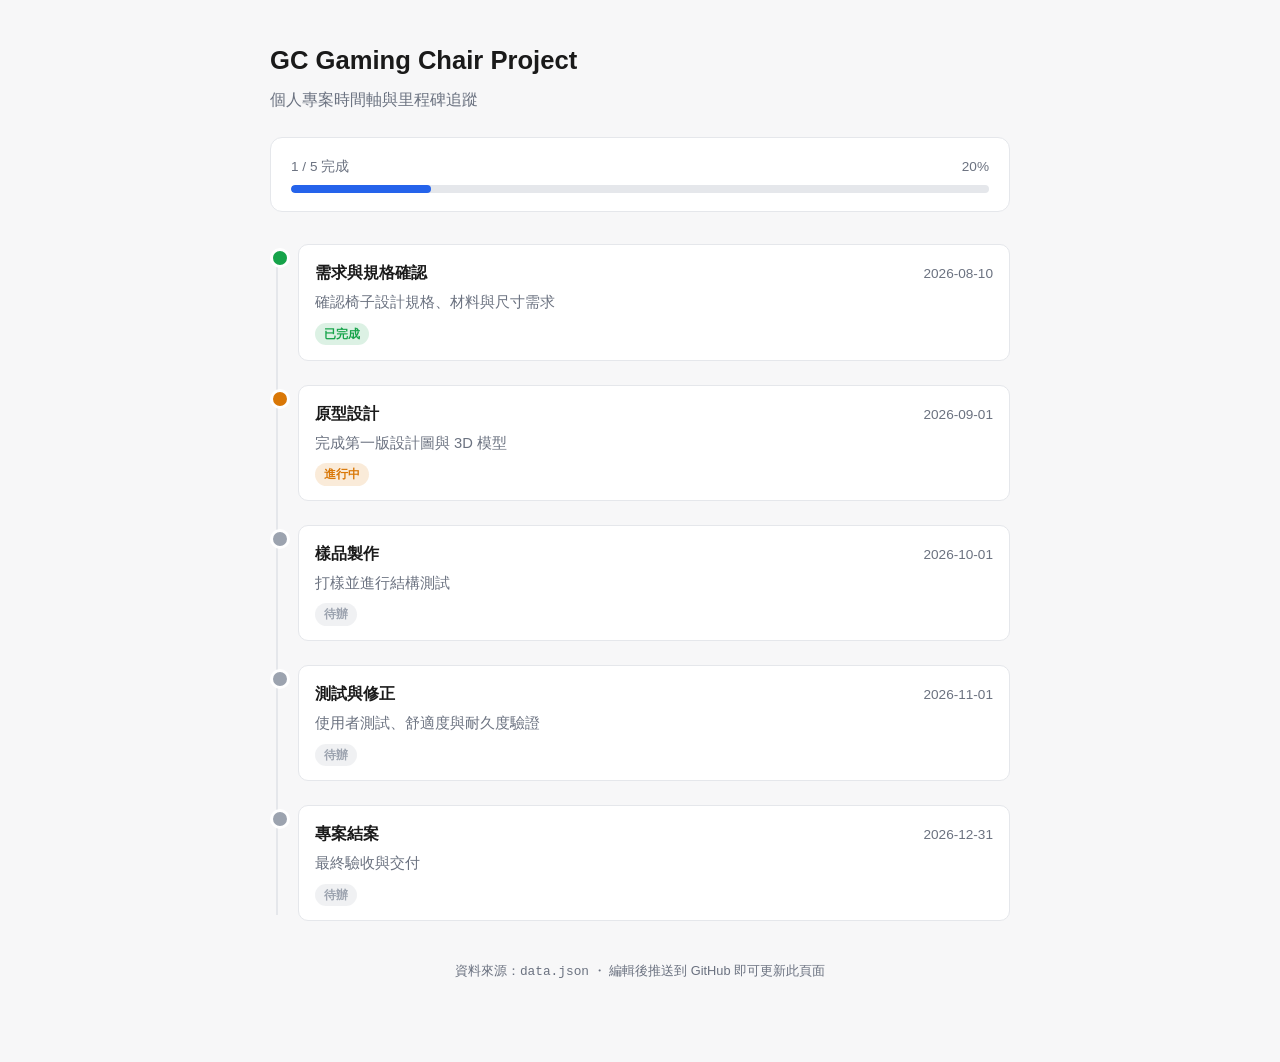
==== index.html @ 489a1bcf "Initial project tracker page" ====
<!doctype html>
<html lang="zh-Hant">
<head>
  <meta charset="UTF-8" />
  <meta name="viewport" content="width=device-width, initial-scale=1.0" />
  <title>GC Gaming Chair Project - 進度追蹤</title>
  <link rel="stylesheet" href="styles.css" />
</head>
<body>
  <div class="container">
    <header>
      <h1 id="project-name">專案名稱</h1>
      <p class="desc" id="project-desc">專案說明</p>
    </header>

    <section class="progress-summary">
      <div class="stats">
        <span id="progress-count">0 / 0 完成</span>
        <span id="progress-pct">0%</span>
      </div>
      <div class="progress-bar-track">
        <div class="progress-bar-fill" id="progress-fill" style="width: 0%"></div>
      </div>
    </section>

    <div class="timeline" id="timeline"></div>

    <footer>
      資料來源：<code>data.json</code> ・ 編輯後推送到 GitHub 即可更新此頁面
    </footer>
  </div>

  <script src="script.js"></script>
</body>
</html>
---- styles.css ----
:root {
  --bg: #f7f7f8;
  --card-bg: #ffffff;
  --text: #1a1a1a;
  --muted: #6b7280;
  --border: #e5e7eb;
  --accent: #2563eb;
  --done: #16a34a;
  --progress: #d97706;
  --upcoming: #9ca3af;
}

@media (prefers-color-scheme: dark) {
  :root {
    --bg: #0f1115;
    --card-bg: #1a1d24;
    --text: #e8e9eb;
    --muted: #9aa0aa;
    --border: #2a2e37;
    --accent: #5b8def;
    --done: #4ade80;
    --progress: #fbbf24;
    --upcoming: #6b7280;
  }
}

* { box-sizing: border-box; }

body {
  margin: 0;
  font-family: -apple-system, "Segoe UI", "PingFang TC", "Microsoft JhengHei", sans-serif;
  background: var(--bg);
  color: var(--text);
  line-height: 1.6;
}

.container {
  max-width: 780px;
  margin: 0 auto;
  padding: 40px 20px 80px;
}

header h1 {
  font-size: 1.6rem;
  margin: 0 0 6px;
}

header p.desc {
  color: var(--muted);
  margin: 0 0 24px;
}

.progress-summary {
  background: var(--card-bg);
  border: 1px solid var(--border);
  border-radius: 12px;
  padding: 18px 20px;
  margin-bottom: 32px;
}

.progress-summary .stats {
  display: flex;
  justify-content: space-between;
  font-size: 0.85rem;
  color: var(--muted);
  margin-bottom: 8px;
}

.progress-bar-track {
  height: 8px;
  border-radius: 999px;
  background: var(--border);
  overflow: hidden;
}

.progress-bar-fill {
  height: 100%;
  background: var(--accent);
  border-radius: 999px;
  transition: width 0.3s ease;
}

.timeline {
  position: relative;
  padding-left: 28px;
}

.timeline::before {
  content: "";
  position: absolute;
  left: 6px;
  top: 6px;
  bottom: 6px;
  width: 2px;
  background: var(--border);
}

.milestone {
  position: relative;
  margin-bottom: 24px;
}

.milestone::before {
  content: "";
  position: absolute;
  left: -28px;
  top: 4px;
  width: 14px;
  height: 14px;
  border-radius: 50%;
  border: 3px solid var(--card-bg);
  background: var(--upcoming);
}

.milestone[data-status="done"]::before { background: var(--done); }
.milestone[data-status="in-progress"]::before { background: var(--progress); }

.milestone-card {
  background: var(--card-bg);
  border: 1px solid var(--border);
  border-radius: 10px;
  padding: 14px 16px;
}

.milestone-header {
  display: flex;
  justify-content: space-between;
  align-items: baseline;
  gap: 12px;
  flex-wrap: wrap;
}

.milestone-title {
  font-weight: 600;
  font-size: 1.02rem;
}

.milestone-date {
  color: var(--muted);
  font-size: 0.85rem;
  white-space: nowrap;
}

.milestone-desc {
  margin-top: 6px;
  color: var(--muted);
  font-size: 0.92rem;
}

.badge {
  display: inline-block;
  font-size: 0.72rem;
  font-weight: 600;
  padding: 2px 9px;
  border-radius: 999px;
  margin-top: 8px;
}

.badge[data-status="done"] { background: rgba(22,163,74,0.15); color: var(--done); }
.badge[data-status="in-progress"] { background: rgba(217,119,6,0.15); color: var(--progress); }
.badge[data-status="upcoming"] { background: rgba(156,163,175,0.15); color: var(--upcoming); }

footer {
  margin-top: 40px;
  text-align: center;
  color: var(--muted);
  font-size: 0.8rem;
}
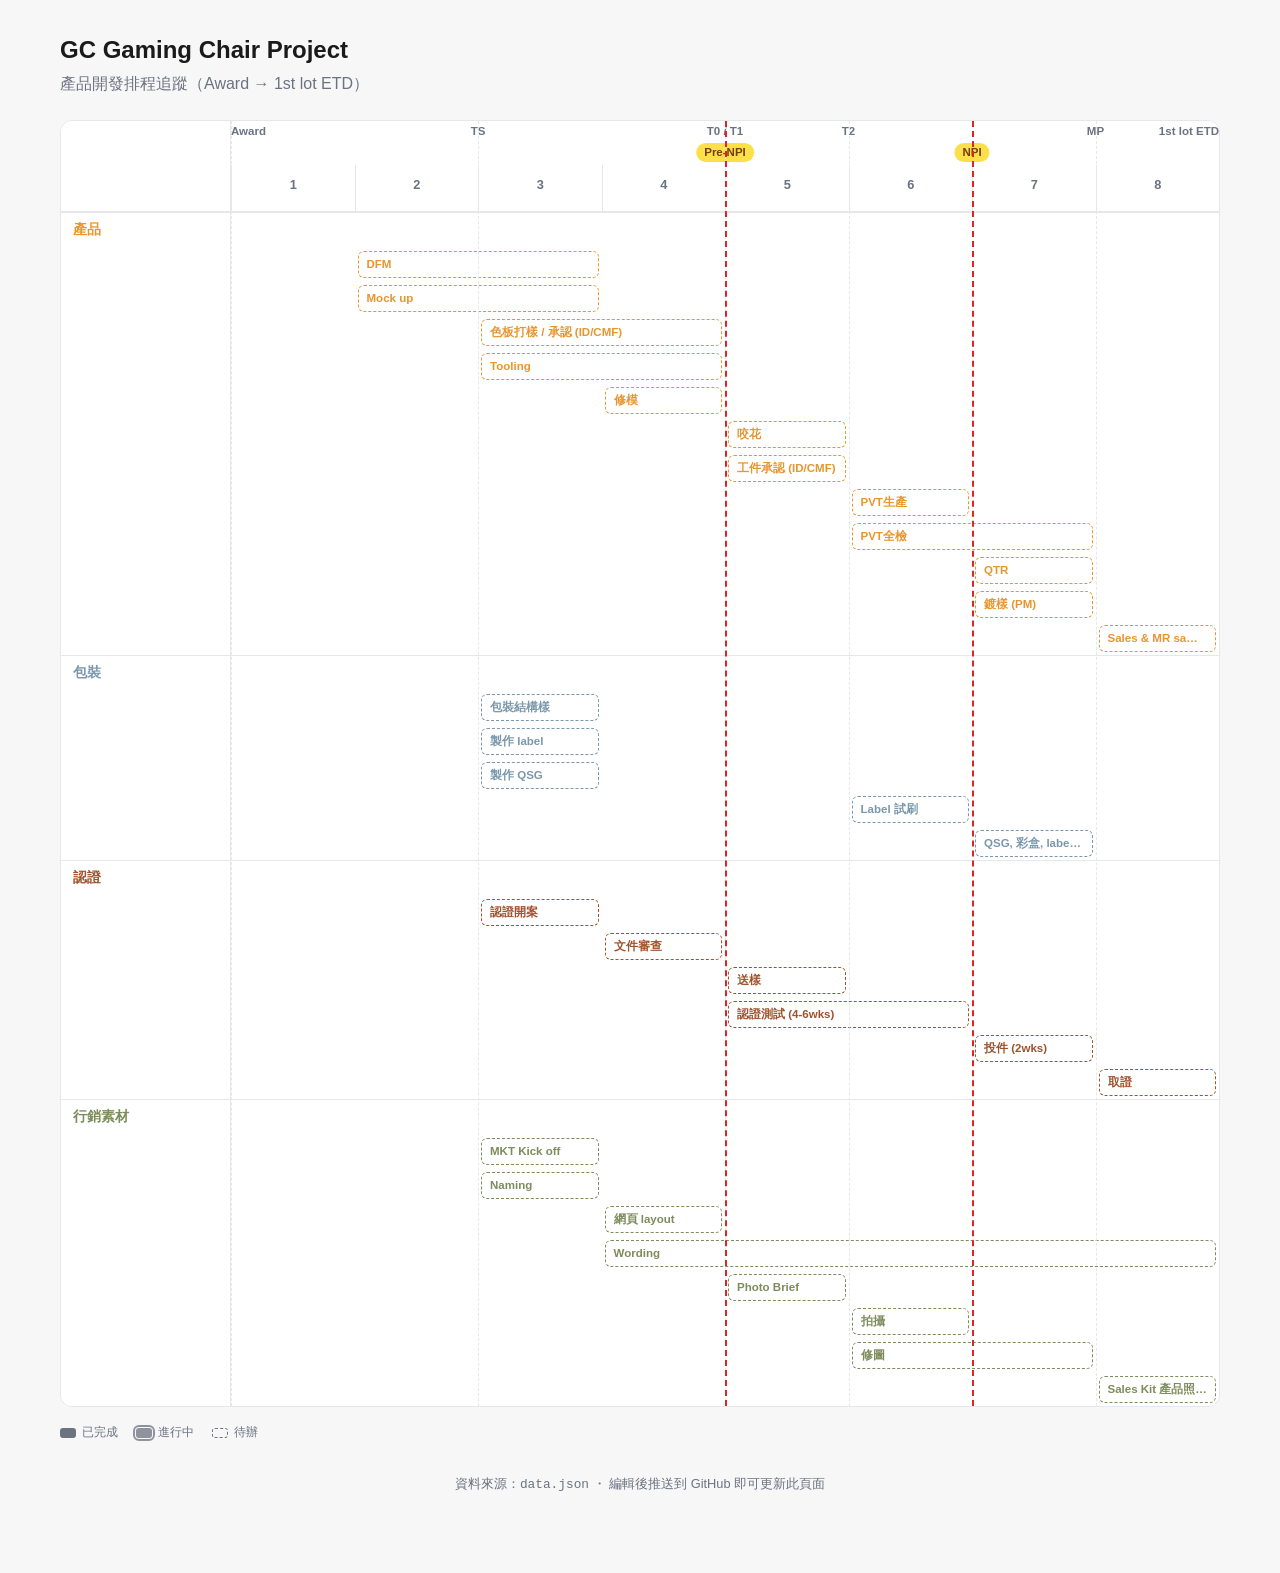
==== commit 68b1c593: "Redesign as horizontal Gantt chart matching chair project schedule" ====
--- a/index.html
+++ b/index.html
@@ -3,7 +3,7 @@
 <head>
   <meta charset="UTF-8" />
   <meta name="viewport" content="width=device-width, initial-scale=1.0" />
-  <title>GC Gaming Chair Project - 進度追蹤</title>
+  <title>GC Gaming Chair Project - 排程追蹤</title>
   <link rel="stylesheet" href="styles.css" />
 </head>
 <body>
@@ -13,17 +13,23 @@
       <p class="desc" id="project-desc">專案說明</p>
     </header>
 
-    <section class="progress-summary">
-      <div class="stats">
-        <span id="progress-count">0 / 0 完成</span>
-        <span id="progress-pct">0%</span>
+    <div class="gantt-scroll">
+      <div class="gantt">
+        <div class="gantt-corner"></div>
+        <div class="gantt-head">
+          <div class="marker-row" id="marker-row"></div>
+          <div class="period-row" id="period-row"></div>
+        </div>
+        <div class="gantt-body" id="gantt-body"></div>
+        <div class="marker-lines" id="marker-lines"></div>
       </div>
-      <div class="progress-bar-track">
-        <div class="progress-bar-fill" id="progress-fill" style="width: 0%"></div>
-      </div>
-    </section>
+    </div>
 
-    <div class="timeline" id="timeline"></div>
+    <div class="legend">
+      <div class="legend-item"><span class="legend-swatch done"></span>已完成</div>
+      <div class="legend-item"><span class="legend-swatch in-progress"></span>進行中</div>
+      <div class="legend-item"><span class="legend-swatch upcoming"></span>待辦</div>
+    </div>
 
     <footer>
       資料來源：<code>data.json</code> ・ 編輯後推送到 GitHub 即可更新此頁面
--- a/styles.css
+++ b/styles.css
@@ -5,9 +5,14 @@
   --muted: #6b7280;
   --border: #e5e7eb;
   --accent: #2563eb;
-  --done: #16a34a;
-  --progress: #d97706;
-  --upcoming: #9ca3af;
+
+  --orange: #e8952e;
+  --slate: #7a97ab;
+  --rust: #a0522d;
+  --olive: #7d8c5c;
+
+  --highlight-bg: #fde047;
+  --highlight-line: #dc2626;
 }
 
 @media (prefers-color-scheme: dark) {
@@ -18,9 +23,6 @@
     --muted: #9aa0aa;
     --border: #2a2e37;
     --accent: #5b8def;
-    --done: #4ade80;
-    --progress: #fbbf24;
-    --upcoming: #6b7280;
   }
 }
 
@@ -31,18 +33,18 @@
   font-family: -apple-system, "Segoe UI", "PingFang TC", "Microsoft JhengHei", sans-serif;
   background: var(--bg);
   color: var(--text);
-  line-height: 1.6;
+  line-height: 1.5;
 }
 
 .container {
-  max-width: 780px;
+  max-width: 1200px;
   margin: 0 auto;
-  padding: 40px 20px 80px;
+  padding: 32px 20px 80px;
 }
 
 header h1 {
-  font-size: 1.6rem;
-  margin: 0 0 6px;
+  font-size: 1.5rem;
+  margin: 0 0 4px;
 }
 
 header p.desc {
@@ -50,118 +52,200 @@
   margin: 0 0 24px;
 }
 
-.progress-summary {
-  background: var(--card-bg);
+.gantt-scroll {
+  overflow-x: auto;
   border: 1px solid var(--border);
   border-radius: 12px;
-  padding: 18px 20px;
-  margin-bottom: 32px;
-}
-
-.progress-summary .stats {
-  display: flex;
-  justify-content: space-between;
-  font-size: 0.85rem;
-  color: var(--muted);
-  margin-bottom: 8px;
-}
-
-.progress-bar-track {
-  height: 8px;
-  border-radius: 999px;
-  background: var(--border);
-  overflow: hidden;
-}
-
-.progress-bar-fill {
-  height: 100%;
-  background: var(--accent);
-  border-radius: 999px;
-  transition: width 0.3s ease;
-}
-
-.timeline {
-  position: relative;
-  padding-left: 28px;
-}
-
-.timeline::before {
-  content: "";
+  background: var(--card-bg);
+}
+
+.gantt {
+  position: relative;
+  display: grid;
+  grid-template-columns: 170px 1fr;
+  min-width: 900px;
+}
+
+.marker-lines {
   position: absolute;
-  left: 6px;
-  top: 6px;
-  bottom: 6px;
-  width: 2px;
-  background: var(--border);
-}
-
-.milestone {
-  position: relative;
-  margin-bottom: 24px;
-}
-
-.milestone::before {
-  content: "";
+  top: 0;
+  left: 170px;
+  right: 0;
+  bottom: 0;
+  pointer-events: none;
+}
+
+.marker-lines .marker-line {
   position: absolute;
-  left: -28px;
-  top: 4px;
-  width: 14px;
-  height: 14px;
-  border-radius: 50%;
-  border: 3px solid var(--card-bg);
-  background: var(--upcoming);
-}
-
-.milestone[data-status="done"]::before { background: var(--done); }
-.milestone[data-status="in-progress"]::before { background: var(--progress); }
-
-.milestone-card {
-  background: var(--card-bg);
-  border: 1px solid var(--border);
-  border-radius: 10px;
-  padding: 14px 16px;
-}
-
-.milestone-header {
-  display: flex;
-  justify-content: space-between;
-  align-items: baseline;
-  gap: 12px;
-  flex-wrap: wrap;
-}
-
-.milestone-title {
-  font-weight: 600;
-  font-size: 1.02rem;
-}
-
-.milestone-date {
-  color: var(--muted);
-  font-size: 0.85rem;
-  white-space: nowrap;
-}
-
-.milestone-desc {
-  margin-top: 6px;
-  color: var(--muted);
-  font-size: 0.92rem;
-}
-
-.badge {
-  display: inline-block;
+  top: 0;
+  bottom: 0;
+  width: 0;
+  border-left: 1px dashed var(--border);
+}
+
+.marker-lines .marker-line.highlight {
+  border-left: 2px dashed var(--highlight-line);
+}
+
+.gantt-corner {
+  border-bottom: 1px solid var(--border);
+  border-right: 1px solid var(--border);
+}
+
+.gantt-head {
+  position: relative;
+  border-bottom: 1px solid var(--border);
+}
+
+.period-row {
+  display: grid;
+  grid-template-columns: repeat(var(--n), 1fr);
+}
+
+.period-cell {
+  text-align: center;
+  font-weight: 700;
+  font-size: 0.8rem;
+  color: var(--muted);
+  padding: 10px 4px 4px;
+  border-left: 1px solid var(--border);
+}
+
+.period-cell .period-date {
+  display: block;
+  font-weight: 400;
+  font-size: 0.7rem;
+  margin-top: 2px;
+  min-height: 1em;
+}
+
+.marker-row {
+  position: relative;
+  height: 44px;
+}
+
+.marker {
+  position: absolute;
+  transform: translateX(-50%);
   font-size: 0.72rem;
   font-weight: 600;
-  padding: 2px 9px;
+  color: var(--muted);
+  white-space: nowrap;
+}
+
+.marker.normal { top: 2px; }
+.marker.highlight { top: 22px; }
+
+.marker[data-edge="first"] { transform: translateX(0); }
+.marker[data-edge="last"] { transform: translateX(-100%); }
+
+.marker.highlight {
+  background: var(--highlight-bg);
+  color: #713f12;
+  padding: 1px 8px;
   border-radius: 999px;
-  margin-top: 8px;
-}
-
-.badge[data-status="done"] { background: rgba(22,163,74,0.15); color: var(--done); }
-.badge[data-status="in-progress"] { background: rgba(217,119,6,0.15); color: var(--progress); }
-.badge[data-status="upcoming"] { background: rgba(156,163,175,0.15); color: var(--upcoming); }
+}
+
+.gantt-body {
+  position: relative;
+  grid-column: 1 / -1;
+  display: grid;
+  grid-template-columns: 170px 1fr;
+}
+
+.track-label-col {
+  border-right: 1px solid var(--border);
+}
+
+.track-block {
+  border-top: 1px solid var(--border);
+}
+
+.track-title {
+  height: 34px;
+  display: flex;
+  align-items: center;
+  padding: 0 12px;
+  font-weight: 700;
+  font-size: 0.85rem;
+}
+
+.track-title[data-color="orange"] { color: var(--orange); }
+.track-title[data-color="slate"] { color: var(--slate); }
+.track-title[data-color="rust"] { color: var(--rust); }
+.track-title[data-color="olive"] { color: var(--olive); }
+
+.task-rows {
+  grid-column: 2;
+  border-top: 1px solid var(--border);
+}
+
+.task-row {
+  display: grid;
+  grid-template-columns: repeat(var(--n), 1fr);
+  align-items: center;
+  min-height: 34px;
+  padding: 3px 0;
+}
+
+.task-bar {
+  margin: 0 3px;
+  border-radius: 6px;
+  padding: 4px 8px;
+  font-size: 0.72rem;
+  font-weight: 600;
+  color: #fff;
+  white-space: nowrap;
+  overflow: hidden;
+  text-overflow: ellipsis;
+}
+
+.task-bar[data-color="orange"] { background: var(--orange); }
+.task-bar[data-color="slate"] { background: var(--slate); }
+.task-bar[data-color="rust"] { background: var(--rust); }
+.task-bar[data-color="olive"] { background: var(--olive); }
+
+.task-bar[data-status="upcoming"] {
+  background: transparent;
+  border: 1.5px dashed currentColor;
+}
+.task-bar[data-status="upcoming"][data-color="orange"] { color: var(--orange); }
+.task-bar[data-status="upcoming"][data-color="slate"] { color: var(--slate); }
+.task-bar[data-status="upcoming"][data-color="rust"] { color: var(--rust); }
+.task-bar[data-status="upcoming"][data-color="olive"] { color: var(--olive); }
+
+.task-bar[data-status="in-progress"] {
+  opacity: 0.75;
+  outline: 2px solid currentColor;
+  outline-offset: 1px;
+}
+
+.legend {
+  display: flex;
+  gap: 18px;
+  flex-wrap: wrap;
+  margin-top: 16px;
+  font-size: 0.78rem;
+  color: var(--muted);
+  align-items: center;
+}
+
+.legend-item { display: flex; align-items: center; gap: 6px; }
+
+.legend-swatch {
+  width: 16px;
+  height: 10px;
+  border-radius: 3px;
+  display: inline-block;
+  background: var(--muted);
+}
+
+.legend-swatch.upcoming { background: transparent; border: 1.5px dashed var(--muted); }
+.legend-swatch.in-progress { background: var(--muted); opacity: 0.75; outline: 2px solid var(--muted); outline-offset: 1px; }
+.legend-swatch.done { background: var(--muted); }
 
 footer {
-  margin-top: 40px;
+  margin-top: 32px;
   text-align: center;
   color: var(--muted);
   font-size: 0.8rem;
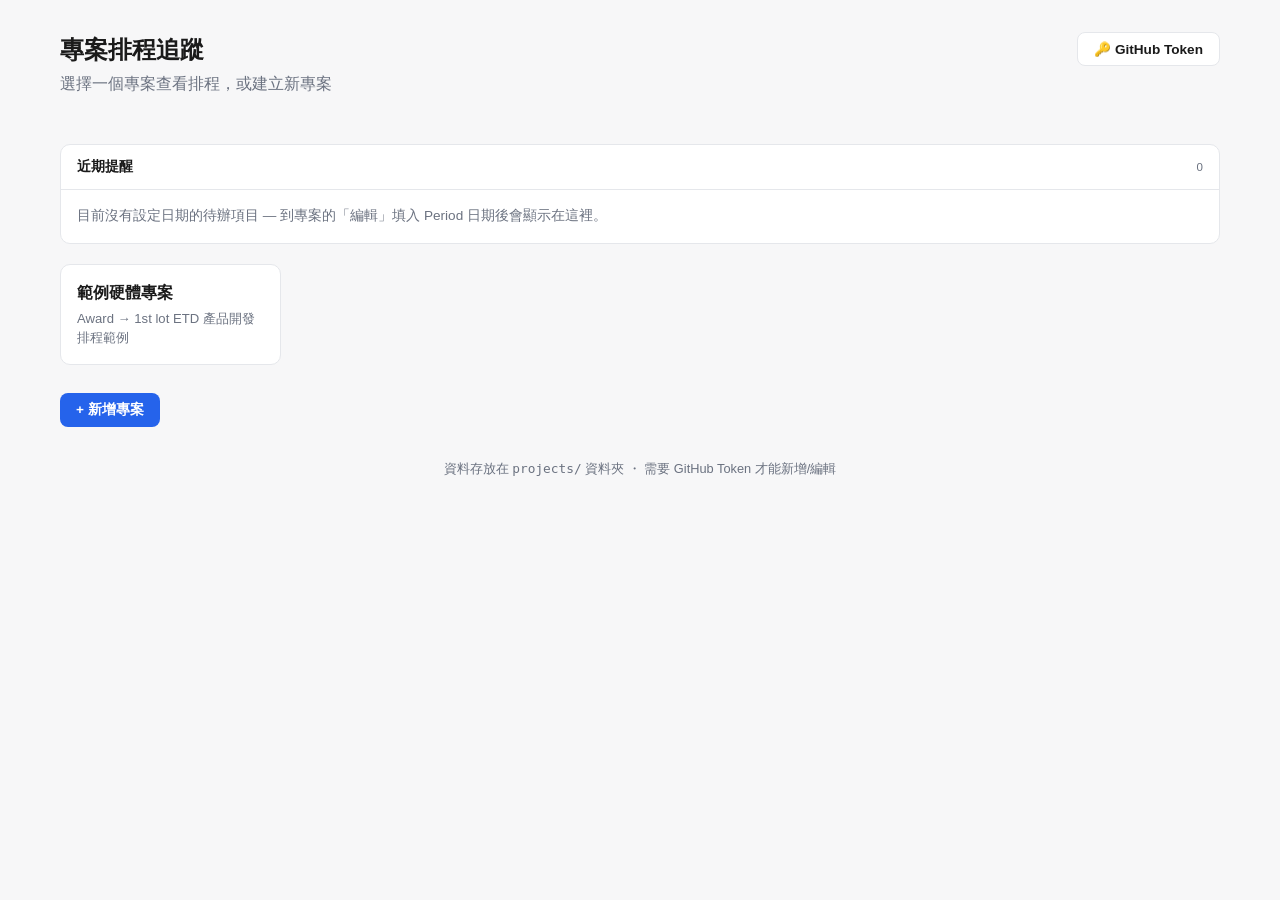
==== commit 2f6fe449: "Add multi-project dashboard, GitHub-API editing, due-date reminders, and subtask checklists" ====
--- a/index.html
+++ b/index.html
@@ -3,39 +3,31 @@
 <head>
   <meta charset="UTF-8" />
   <meta name="viewport" content="width=device-width, initial-scale=1.0" />
-  <title>GC Gaming Chair Project - 排程追蹤</title>
+  <title>專案排程追蹤</title>
   <link rel="stylesheet" href="styles.css" />
 </head>
 <body>
   <div class="container">
-    <header>
-      <h1 id="project-name">專案名稱</h1>
-      <p class="desc" id="project-desc">專案說明</p>
+    <header class="dash-header">
+      <div>
+        <h1>專案排程追蹤</h1>
+        <p class="desc">選擇一個專案查看排程，或建立新專案</p>
+      </div>
+      <button class="btn-secondary" id="token-btn">🔑 GitHub Token</button>
     </header>
 
-    <div class="gantt-scroll">
-      <div class="gantt">
-        <div class="gantt-corner"></div>
-        <div class="gantt-head">
-          <div class="marker-row" id="marker-row"></div>
-          <div class="period-row" id="period-row"></div>
-        </div>
-        <div class="gantt-body" id="gantt-body"></div>
-        <div class="marker-lines" id="marker-lines"></div>
-      </div>
-    </div>
+    <div id="reminders-slot"></div>
 
-    <div class="legend">
-      <div class="legend-item"><span class="legend-swatch done"></span>已完成</div>
-      <div class="legend-item"><span class="legend-swatch in-progress"></span>進行中</div>
-      <div class="legend-item"><span class="legend-swatch upcoming"></span>待辦</div>
-    </div>
+    <div class="project-list" id="project-list"></div>
+
+    <button class="btn-primary" id="new-project-btn">+ 新增專案</button>
 
     <footer>
-      資料來源：<code>data.json</code> ・ 編輯後推送到 GitHub 即可更新此頁面
+      資料存放在 <code>projects/</code> 資料夾 ・ 需要 GitHub Token 才能新增/編輯
     </footer>
   </div>
 
-  <script src="script.js"></script>
+  <script src="config.js"></script>
+  <script src="dashboard.js"></script>
 </body>
 </html>
--- a/styles.css
+++ b/styles.css
@@ -13,6 +13,11 @@
 
   --highlight-bg: #fde047;
   --highlight-line: #dc2626;
+
+  --danger: #dc2626;
+  --danger-wash: #dc26261a;
+  --soon: #d97706;
+  --soon-wash: #d977061a;
 }
 
 @media (prefers-color-scheme: dark) {
@@ -23,6 +28,10 @@
     --muted: #9aa0aa;
     --border: #2a2e37;
     --accent: #5b8def;
+    --danger: #f87171;
+    --danger-wash: #f8717126;
+    --soon: #fbbf24;
+    --soon-wash: #fbbf2426;
   }
 }
 
@@ -250,3 +259,394 @@
   color: var(--muted);
   font-size: 0.8rem;
 }
+
+/* Dashboard */
+
+.dash-header {
+  display: flex;
+  justify-content: space-between;
+  align-items: flex-start;
+  gap: 16px;
+  margin-bottom: 24px;
+}
+
+.header-actions {
+  display: flex;
+  gap: 8px;
+  flex-shrink: 0;
+}
+
+.back-link {
+  margin: 0 0 6px;
+  font-size: 0.85rem;
+}
+
+.back-link a {
+  color: var(--muted);
+  text-decoration: none;
+}
+
+.btn-primary,
+.btn-secondary {
+  border: none;
+  border-radius: 8px;
+  padding: 8px 16px;
+  font-size: 0.85rem;
+  font-weight: 600;
+  cursor: pointer;
+}
+
+.btn-primary {
+  background: var(--accent);
+  color: #fff;
+  margin-top: 8px;
+}
+
+.btn-secondary {
+  background: var(--card-bg);
+  color: var(--text);
+  border: 1px solid var(--border);
+}
+
+.btn-primary:disabled,
+.btn-secondary:disabled {
+  opacity: 0.6;
+  cursor: default;
+}
+
+.project-list {
+  display: grid;
+  grid-template-columns: repeat(auto-fill, minmax(220px, 1fr));
+  gap: 14px;
+  margin-bottom: 20px;
+}
+
+.project-card {
+  display: block;
+  background: var(--card-bg);
+  border: 1px solid var(--border);
+  border-radius: 10px;
+  padding: 16px;
+  text-decoration: none;
+  color: var(--text);
+}
+
+.project-card-name {
+  font-weight: 700;
+  margin-bottom: 4px;
+}
+
+.project-card-desc {
+  font-size: 0.82rem;
+  color: var(--muted);
+}
+
+.empty {
+  color: var(--muted);
+  font-size: 0.9rem;
+}
+
+/* Reminders */
+
+.reminders {
+  background: var(--card-bg);
+  border: 1px solid var(--border);
+  border-radius: 10px;
+  margin-bottom: 20px;
+  overflow: hidden;
+}
+
+.reminders-head {
+  display: flex;
+  align-items: baseline;
+  justify-content: space-between;
+  padding: 12px 16px;
+  border-bottom: 1px solid var(--border);
+}
+
+.reminders-head h3 {
+  margin: 0;
+  font-size: 0.85rem;
+}
+
+.reminders-count {
+  font-size: 0.72rem;
+  color: var(--muted);
+}
+
+.reminder-row {
+  display: grid;
+  grid-template-columns: 3px 1fr auto auto;
+  align-items: center;
+  gap: 12px;
+  padding: 10px 16px;
+  border-bottom: 1px solid var(--border);
+  text-decoration: none;
+  color: var(--text);
+}
+
+.reminder-row:last-child {
+  border-bottom: none;
+}
+
+.reminder-row:hover {
+  background: var(--bg);
+}
+
+.reminder-stripe {
+  width: 3px;
+  height: 22px;
+  border-radius: 2px;
+  background: var(--border);
+}
+
+.reminder-stripe.overdue { background: var(--danger); }
+.reminder-stripe.soon { background: var(--soon); }
+
+.reminder-main { min-width: 0; }
+
+.reminder-task {
+  font-size: 0.85rem;
+  font-weight: 600;
+  overflow: hidden;
+  text-overflow: ellipsis;
+  white-space: nowrap;
+}
+
+.reminder-project {
+  font-size: 0.74rem;
+  color: var(--muted);
+}
+
+.reminder-date {
+  font-size: 0.78rem;
+  color: var(--muted);
+  white-space: nowrap;
+}
+
+.reminder-badge {
+  font-size: 0.68rem;
+  font-weight: 700;
+  padding: 3px 8px;
+  border-radius: 999px;
+  white-space: nowrap;
+  color: var(--muted);
+  background: var(--bg);
+}
+
+.reminder-badge.overdue { color: var(--danger); background: var(--danger-wash); }
+.reminder-badge.soon { color: var(--soon); background: var(--soon-wash); }
+
+.reminders-empty {
+  padding: 16px;
+  color: var(--muted);
+  font-size: 0.85rem;
+}
+
+.card-due {
+  display: flex;
+  align-items: center;
+  gap: 6px;
+  margin-top: 8px;
+  font-size: 0.72rem;
+}
+
+.card-due .dot {
+  width: 6px;
+  height: 6px;
+  border-radius: 50%;
+  background: var(--border);
+  flex-shrink: 0;
+}
+
+.card-due.overdue { color: var(--danger); }
+.card-due.overdue .dot { background: var(--danger); }
+.card-due.soon { color: var(--soon); }
+.card-due.soon .dot { background: var(--soon); }
+.card-due.later { color: var(--muted); }
+
+/* Edit panel */
+
+.edit-panel {
+  margin-top: 28px;
+  background: var(--card-bg);
+  border: 1px solid var(--border);
+  border-radius: 12px;
+  padding: 18px 20px;
+}
+
+.edit-panel h3 {
+  font-size: 0.95rem;
+  margin: 0 0 10px;
+}
+
+.edit-panel h3:not(:first-child) {
+  margin-top: 22px;
+}
+
+.period-edit-grid {
+  display: grid;
+  grid-template-columns: repeat(auto-fill, minmax(140px, 1fr));
+  gap: 8px;
+}
+
+.field-inline {
+  display: flex;
+  flex-direction: column;
+  gap: 4px;
+  font-size: 0.75rem;
+  color: var(--muted);
+}
+
+.field-inline input {
+  padding: 6px 8px;
+  border-radius: 6px;
+  border: 1px solid var(--border);
+  background: var(--bg);
+  color: var(--text);
+  font-size: 0.82rem;
+}
+
+.track-edit-block {
+  margin-bottom: 16px;
+  padding-bottom: 12px;
+  border-bottom: 1px solid var(--border);
+}
+
+.track-edit-title {
+  font-weight: 700;
+  font-size: 0.85rem;
+  margin-bottom: 8px;
+}
+
+.track-edit-title[data-color="orange"] { color: var(--orange); }
+.track-edit-title[data-color="slate"] { color: var(--slate); }
+.track-edit-title[data-color="rust"] { color: var(--rust); }
+.track-edit-title[data-color="olive"] { color: var(--olive); }
+
+.task-edit-row {
+  display: flex;
+  align-items: center;
+  gap: 6px;
+  margin-bottom: 6px;
+}
+
+.task-edit-row input[type="text"] {
+  flex: 1;
+  min-width: 0;
+  padding: 6px 8px;
+  border-radius: 6px;
+  border: 1px solid var(--border);
+  background: var(--bg);
+  color: var(--text);
+  font-size: 0.82rem;
+}
+
+.task-edit-row input[type="number"] {
+  width: 52px;
+  padding: 6px 6px;
+  border-radius: 6px;
+  border: 1px solid var(--border);
+  background: var(--bg);
+  color: var(--text);
+  font-size: 0.82rem;
+}
+
+.task-edit-row select {
+  padding: 6px 6px;
+  border-radius: 6px;
+  border: 1px solid var(--border);
+  background: var(--bg);
+  color: var(--text);
+  font-size: 0.8rem;
+}
+
+.btn-remove {
+  border: none;
+  background: transparent;
+  color: #dc2626;
+  font-size: 0.78rem;
+  cursor: pointer;
+  padding: 4px 6px;
+}
+
+.btn-add-task {
+  margin-top: 4px;
+}
+
+.task-bar .subtask-progress {
+  opacity: 0.85;
+  font-weight: 500;
+  margin-left: 4px;
+}
+
+.task-edit-item {
+  margin-bottom: 8px;
+}
+
+.subtask-details {
+  margin: 2px 0 0 0;
+}
+
+.subtask-details summary {
+  cursor: pointer;
+  font-size: 0.74rem;
+  color: var(--muted);
+  padding: 3px 0 3px 4px;
+  list-style: none;
+}
+
+.subtask-details summary::-webkit-details-marker {
+  display: none;
+}
+
+.subtask-details summary::before {
+  content: "▸ ";
+}
+
+.subtask-details[open] summary::before {
+  content: "▾ ";
+}
+
+.subtask-list {
+  margin: 4px 0 6px 18px;
+  padding-left: 10px;
+  border-left: 2px solid var(--border);
+  display: flex;
+  flex-direction: column;
+  gap: 5px;
+}
+
+.subtask-row {
+  display: flex;
+  align-items: center;
+  gap: 6px;
+}
+
+.subtask-row input[type="checkbox"] {
+  width: 15px;
+  height: 15px;
+  flex-shrink: 0;
+}
+
+.subtask-row input[type="text"] {
+  flex: 1;
+  min-width: 0;
+  padding: 5px 7px;
+  border-radius: 6px;
+  border: 1px solid var(--border);
+  background: var(--bg);
+  color: var(--text);
+  font-size: 0.79rem;
+}
+
+.subtask-row input[type="text"]:disabled {
+  opacity: 0.55;
+  text-decoration: line-through;
+}
+
+.btn-add-subtask {
+  margin-top: 2px;
+  font-size: 0.72rem;
+  padding: 4px 10px;
+}
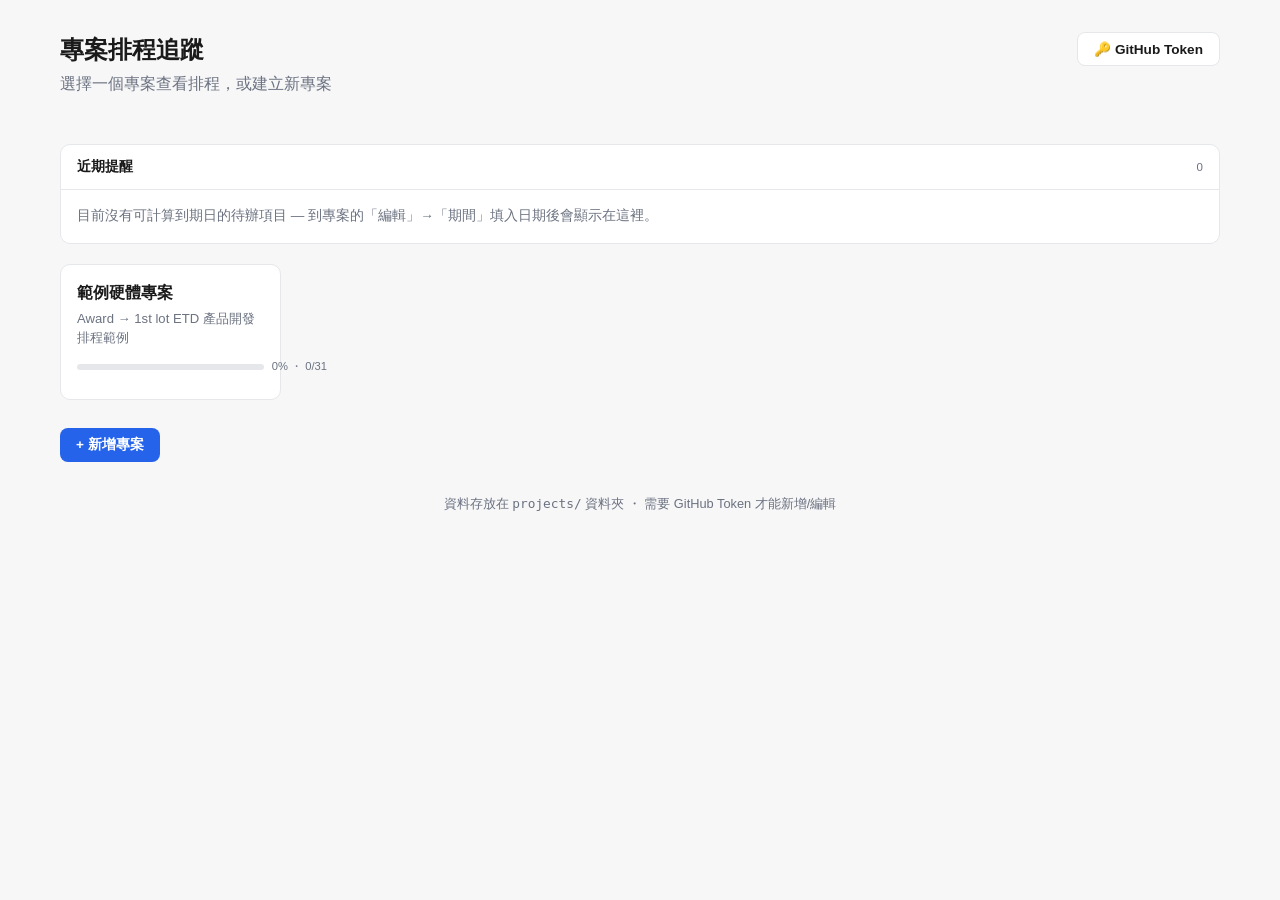
==== commit 8d023b9e: "Show progress and last editor on dashboard; guard against overwrites - Progress bar and completed co" ====
--- a/index.html
+++ b/index.html
@@ -9,25 +9,59 @@
 <body>
   <div class="container">
     <header class="dash-header">
-      <div>
+      <div class="header-main">
         <h1>專案排程追蹤</h1>
         <p class="desc">選擇一個專案查看排程，或建立新專案</p>
       </div>
-      <button class="btn-secondary" id="token-btn">🔑 GitHub Token</button>
+      <div class="header-actions no-print">
+        <button class="btn-secondary" id="token-btn">🔑 GitHub Token</button>
+      </div>
     </header>
+
+    <div class="banner-slot no-print" id="banner-slot"></div>
 
     <div id="reminders-slot"></div>
 
     <div class="project-list" id="project-list"></div>
 
-    <button class="btn-primary" id="new-project-btn">+ 新增專案</button>
+    <button class="btn-primary no-print" id="new-project-btn">+ 新增專案</button>
 
     <footer>
       資料存放在 <code>projects/</code> 資料夾 ・ 需要 GitHub Token 才能新增/編輯
     </footer>
   </div>
 
+  <!-- F3：新增專案（含範本選擇） -->
+  <div class="modal-overlay no-print" id="new-modal" style="display:none;">
+    <div class="modal">
+      <div class="modal-head">
+        <h3>新增專案</h3>
+        <button class="btn-icon" id="new-close">✕</button>
+      </div>
+      <div class="modal-body">
+        <label class="field-block">專案名稱
+          <input type="text" id="new-name" placeholder="例如：ROG 電競椅 2027" />
+        </label>
+        <div class="field-error" id="new-name-error" style="display:none;"></div>
+
+        <label class="field-block">專案說明（可留空）
+          <input type="text" id="new-desc" placeholder="Award → 1st lot ETD 產品開發排程" />
+        </label>
+
+        <div class="field-block">選擇範本
+          <div class="template-list" id="template-list"></div>
+        </div>
+      </div>
+      <div class="modal-foot">
+        <button class="btn-secondary" id="new-cancel">取消</button>
+        <button class="btn-primary" id="new-create">建立專案</button>
+      </div>
+    </div>
+  </div>
+
+  <script src="utils.js"></script>
   <script src="config.js"></script>
+  <script src="templates.js"></script>
   <script src="dashboard.js"></script>
 </body>
 </html>
--- a/styles.css
+++ b/styles.css
@@ -18,6 +18,10 @@
   --danger-wash: #dc26261a;
   --soon: #d97706;
   --soon-wash: #d977061a;
+
+  --today: #0d9488;
+  --ok: #16a34a;
+  --row-h: 34px;
 }
 
 @media (prefers-color-scheme: dark) {
@@ -32,6 +36,8 @@
     --danger-wash: #f8717126;
     --soon: #fbbf24;
     --soon-wash: #fbbf2426;
+    --today: #2dd4bf;
+    --ok: #4ade80;
   }
 }
 
@@ -650,3 +656,718 @@
   font-size: 0.72rem;
   padding: 4px 10px;
 }
+
+/* ============================================================
+   以下為新增功能的樣式
+   ============================================================ */
+
+.header-main { min-width: 0; }
+
+.btn-sm {
+  padding: 4px 10px;
+  font-size: 0.76rem;
+}
+
+.btn-icon {
+  border: none;
+  background: transparent;
+  color: var(--muted);
+  font-size: 1rem;
+  cursor: pointer;
+  padding: 4px 8px;
+}
+
+.btn-secondary.active {
+  border-color: var(--accent);
+  color: var(--accent);
+}
+
+.btn-primary.has-changes {
+  box-shadow: 0 0 0 3px var(--soon-wash);
+}
+
+/* 提示橫幅 */
+
+.banner-slot:not(:empty) { margin-bottom: 16px; }
+
+.banner {
+  display: flex;
+  align-items: flex-start;
+  justify-content: space-between;
+  gap: 12px;
+  padding: 12px 14px;
+  border-radius: 10px;
+  border: 1px solid var(--border);
+  background: var(--card-bg);
+  font-size: 0.84rem;
+  margin-bottom: 8px;
+}
+
+.banner ul { margin: 6px 0 0; padding-left: 20px; }
+.banner li { margin-bottom: 2px; }
+.banner-text { min-width: 0; }
+.banner-actions { display: flex; gap: 6px; flex-shrink: 0; }
+
+.banner.error { border-color: var(--danger); background: var(--danger-wash); }
+.banner.warn { border-color: var(--soon); background: var(--soon-wash); }
+.banner.info { border-color: var(--accent); }
+
+/* 進度條（D2） */
+
+.progress-line {
+  display: flex;
+  align-items: center;
+  gap: 10px;
+  flex-wrap: wrap;
+  margin: 4px 0 20px;
+}
+
+.progress-bar {
+  width: 200px;
+  max-width: 45vw;
+  height: 8px;
+  border-radius: 999px;
+  background: var(--border);
+  overflow: hidden;
+  flex-shrink: 0;
+}
+
+.progress-fill {
+  height: 100%;
+  background: var(--ok);
+  border-radius: 999px;
+}
+
+.progress-text {
+  font-size: 0.78rem;
+  color: var(--muted);
+}
+
+.delay-chip,
+.ahead-chip {
+  font-size: 0.7rem;
+  font-weight: 700;
+  padding: 2px 8px;
+  border-radius: 999px;
+}
+
+.delay-chip { color: var(--danger); background: var(--danger-wash); }
+.ahead-chip { color: var(--ok); background: #16a34a1a; }
+
+/* 軌道標題內的迷你進度（D2） */
+
+.track-title {
+  justify-content: space-between;
+  gap: 8px;
+}
+
+.track-name {
+  overflow: hidden;
+  text-overflow: ellipsis;
+  white-space: nowrap;
+}
+
+.track-mini {
+  display: flex;
+  align-items: center;
+  gap: 4px;
+  flex-shrink: 0;
+}
+
+.track-mini-bar {
+  width: 34px;
+  height: 4px;
+  border-radius: 999px;
+  background: var(--border);
+  overflow: hidden;
+}
+
+.track-mini-bar span {
+  display: block;
+  height: 100%;
+  background: currentColor;
+}
+
+.track-mini-pct {
+  font-size: 0.64rem;
+  font-weight: 600;
+  opacity: 0.8;
+}
+
+.row-spacer { min-height: var(--row-h); }
+
+/* 今天線（D1）。marker-row 加高分成三條車道：一般里程碑 / 反白里程碑 / 今天 */
+
+.marker-row { height: 62px; }
+
+.today-line {
+  position: absolute;
+  top: 0;
+  bottom: 0;
+  width: 0;
+  border-left: 2px solid var(--today);
+  z-index: 3;
+}
+
+.today-flag {
+  position: absolute;
+  top: 42px;
+  left: 0;
+  transform: translateX(-50%);
+  white-space: nowrap;
+  font-size: 0.66rem;
+  font-weight: 700;
+  color: #fff;
+  background: var(--today);
+  padding: 1px 7px;
+  border-radius: 999px;
+}
+
+.period-cell.current {
+  background: color-mix(in srgb, var(--today) 10%, transparent);
+}
+
+.period-date.bad { color: var(--danger); font-weight: 600; }
+
+/* 任務長條內容 */
+
+.task-bar {
+  position: relative;
+  display: flex;
+  align-items: center;
+}
+
+.bar-fill {
+  position: absolute;
+  left: 0;
+  top: 0;
+  bottom: 0;
+  background: rgba(255, 255, 255, 0.28);
+  pointer-events: none;
+}
+
+.task-bar[data-status="upcoming"] .bar-fill {
+  background: color-mix(in srgb, currentColor 18%, transparent);
+}
+
+.bar-label {
+  position: relative;
+  display: flex;
+  align-items: center;
+  gap: 4px;
+  min-width: 0;
+  overflow: hidden;
+  white-space: nowrap;
+  text-overflow: ellipsis;
+}
+
+.owner-chip {
+  font-size: 0.64rem;
+  font-weight: 700;
+  padding: 0 5px;
+  border-radius: 999px;
+  background: rgba(0, 0, 0, 0.18);
+  flex-shrink: 0;
+}
+
+.reminder-task .owner-chip {
+  margin-left: 6px;
+  background: var(--border);
+  color: var(--muted);
+}
+
+.link-chip,
+.note-chip { font-size: 0.66rem; flex-shrink: 0; }
+
+.delta-chip {
+  font-size: 0.62rem;
+  font-weight: 700;
+  padding: 0 5px;
+  border-radius: 999px;
+  background: rgba(0, 0, 0, 0.22);
+  flex-shrink: 0;
+}
+
+/* 基準線幽靈條（D4） */
+
+.baseline-bar {
+  margin: 0 3px;
+  height: 6px;
+  align-self: center;
+  border-radius: 3px;
+  border: 1px dashed var(--muted);
+  background: repeating-linear-gradient(
+    45deg,
+    transparent,
+    transparent 3px,
+    var(--border) 3px,
+    var(--border) 6px
+  );
+  opacity: 0.9;
+}
+
+.legend-swatch.today { background: var(--today); }
+.legend-swatch.baseline {
+  background: transparent;
+  border: 1px dashed var(--muted);
+  height: 6px;
+}
+
+.legend-note {
+  font-size: 0.74rem;
+  color: var(--soon);
+}
+
+.baseline-note {
+  font-size: 0.72rem;
+  margin: 0 0 4px 2px;
+}
+
+.baseline-note.behind { color: var(--danger); }
+.baseline-note.ahead { color: var(--ok); }
+.baseline-note.shift { color: var(--muted); }
+
+/* 拖拉（D7） */
+
+.task-bar.editable { cursor: grab; padding-left: 12px; padding-right: 12px; }
+.task-bar.editable.dragging { cursor: grabbing; opacity: 0.9; z-index: 5; }
+
+.bar-handle {
+  position: absolute;
+  top: 0;
+  bottom: 0;
+  width: 9px;
+  cursor: ew-resize;
+  background: rgba(255, 255, 255, 0.35);
+}
+
+.task-bar[data-status="upcoming"] .bar-handle {
+  background: color-mix(in srgb, currentColor 30%, transparent);
+}
+
+.bar-handle.start { left: 0; border-radius: 6px 0 0 6px; }
+.bar-handle.end { right: 0; border-radius: 0 6px 6px 0; }
+
+.drag-hint {
+  position: absolute;
+  top: -20px;
+  left: 50%;
+  transform: translateX(-50%);
+  font-size: 0.66rem;
+  font-weight: 700;
+  color: var(--text);
+  background: var(--card-bg);
+  border: 1px solid var(--border);
+  border-radius: 4px;
+  padding: 1px 5px;
+  white-space: nowrap;
+  z-index: 6;
+}
+
+/* 編輯面板新區塊 */
+
+.edit-section {
+  padding-bottom: 18px;
+  margin-bottom: 18px;
+  border-bottom: 1px solid var(--border);
+}
+
+.edit-section:last-child { border-bottom: none; margin-bottom: 0; padding-bottom: 0; }
+
+.section-head {
+  display: flex;
+  align-items: center;
+  justify-content: space-between;
+  gap: 10px;
+  flex-wrap: wrap;
+}
+
+.section-head h3 { margin: 0 0 10px; }
+
+.period-count {
+  display: flex;
+  align-items: center;
+  gap: 6px;
+  font-size: 0.78rem;
+  color: var(--muted);
+}
+
+.hint {
+  font-size: 0.74rem;
+  color: var(--muted);
+  margin: 8px 0 0;
+}
+
+.hint.inline { display: inline; margin: 0; }
+
+.bulk-row {
+  display: flex;
+  align-items: center;
+  gap: 8px;
+  flex-wrap: wrap;
+}
+
+.bulk-row select,
+.bulk-row input[type="number"] {
+  padding: 6px 8px;
+  border-radius: 6px;
+  border: 1px solid var(--border);
+  background: var(--bg);
+  color: var(--text);
+  font-size: 0.82rem;
+}
+
+.bulk-num {
+  display: flex;
+  align-items: center;
+  gap: 6px;
+  font-size: 0.78rem;
+  color: var(--muted);
+}
+
+.bulk-num input[type="number"] { width: 64px; }
+
+.checkbox-line {
+  display: flex;
+  align-items: center;
+  gap: 6px;
+  font-size: 0.78rem;
+  color: var(--muted);
+}
+
+/* 驗證錯誤（A3） */
+
+.input-error {
+  border-color: var(--danger) !important;
+  background: var(--danger-wash) !important;
+}
+
+.field-error {
+  font-size: 0.72rem;
+  color: var(--danger);
+  margin-top: 3px;
+}
+
+/* 負責人、備註、連結（E1 / E2） */
+
+.owner-input {
+  flex: 0 0 90px !important;
+  min-width: 70px;
+}
+
+.note-field {
+  display: flex;
+  flex-direction: column;
+  gap: 4px;
+  font-size: 0.74rem;
+  color: var(--muted);
+  margin-top: 6px;
+}
+
+.note-field textarea {
+  padding: 6px 8px;
+  border-radius: 6px;
+  border: 1px solid var(--border);
+  background: var(--bg);
+  color: var(--text);
+  font-size: 0.8rem;
+  font-family: inherit;
+  resize: vertical;
+}
+
+.link-block { margin-top: 8px; }
+
+.link-block-title {
+  font-size: 0.74rem;
+  color: var(--muted);
+  margin-bottom: 4px;
+}
+
+.link-row {
+  display: flex;
+  align-items: center;
+  gap: 6px;
+  margin-bottom: 4px;
+}
+
+.link-row input {
+  flex: 1;
+  min-width: 0;
+  padding: 5px 7px;
+  border-radius: 6px;
+  border: 1px solid var(--border);
+  background: var(--bg);
+  color: var(--text);
+  font-size: 0.79rem;
+}
+
+/* 專案卡片新增資訊 */
+
+.card-progress {
+  display: flex;
+  align-items: center;
+  gap: 8px;
+  margin-top: 10px;
+}
+
+.card-progress .progress-bar { width: 100%; max-width: none; height: 6px; }
+.card-progress .progress-text { font-size: 0.7rem; white-space: nowrap; }
+
+.card-updated {
+  margin-top: 8px;
+  font-size: 0.68rem;
+  color: var(--muted);
+}
+
+.project-card.broken { border-color: var(--danger); }
+.bad { color: var(--danger); }
+
+.last-updated { margin-top: 4px; }
+.last-updated a { color: var(--muted); }
+
+/* 對話框 */
+
+.modal-overlay {
+  position: fixed;
+  inset: 0;
+  background: rgba(0, 0, 0, 0.45);
+  display: flex;
+  align-items: center;
+  justify-content: center;
+  padding: 20px;
+  z-index: 50;
+}
+
+.modal {
+  background: var(--card-bg);
+  border: 1px solid var(--border);
+  border-radius: 12px;
+  width: 100%;
+  max-width: 720px;
+  max-height: 88vh;
+  display: flex;
+  flex-direction: column;
+}
+
+.modal-head,
+.modal-foot {
+  display: flex;
+  align-items: center;
+  justify-content: space-between;
+  gap: 10px;
+  padding: 14px 18px;
+}
+
+.modal-head { border-bottom: 1px solid var(--border); }
+.modal-head h3 { margin: 0; font-size: 0.95rem; }
+.modal-foot { border-top: 1px solid var(--border); justify-content: flex-end; }
+.modal-foot .btn-primary { margin-top: 0; }
+
+.modal-body {
+  padding: 16px 18px;
+  overflow-y: auto;
+}
+
+.modal-hint {
+  font-size: 0.78rem;
+  color: var(--muted);
+  margin: 0 0 10px;
+  line-height: 1.6;
+}
+
+.modal-body textarea {
+  width: 100%;
+  padding: 8px 10px;
+  border-radius: 8px;
+  border: 1px solid var(--border);
+  background: var(--bg);
+  color: var(--text);
+  font-family: ui-monospace, "Cascadia Code", Consolas, monospace;
+  font-size: 0.8rem;
+  resize: vertical;
+}
+
+.field-block {
+  display: block;
+  font-size: 0.78rem;
+  color: var(--muted);
+  margin-bottom: 12px;
+}
+
+.field-block input {
+  display: block;
+  width: 100%;
+  margin-top: 4px;
+  padding: 8px 10px;
+  border-radius: 8px;
+  border: 1px solid var(--border);
+  background: var(--bg);
+  color: var(--text);
+  font-size: 0.88rem;
+}
+
+/* 範本選擇（F3） */
+
+.template-list {
+  display: grid;
+  gap: 8px;
+  margin-top: 6px;
+}
+
+.template-option {
+  display: grid;
+  grid-template-columns: auto 1fr;
+  gap: 4px 10px;
+  align-items: baseline;
+  padding: 10px 12px;
+  border: 1px solid var(--border);
+  border-radius: 10px;
+  cursor: pointer;
+}
+
+.template-option.selected { border-color: var(--accent); }
+.template-option input { grid-row: span 2; }
+
+.template-name {
+  font-weight: 700;
+  font-size: 0.86rem;
+  color: var(--text);
+}
+
+.template-summary {
+  grid-column: 2;
+  font-size: 0.75rem;
+  color: var(--muted);
+}
+
+/* 匯入預覽（F1） */
+
+.import-preview:not(:empty) { margin-top: 14px; }
+
+.import-summary { font-size: 0.82rem; margin-bottom: 6px; }
+
+.import-notes {
+  margin: 0 0 8px;
+  padding-left: 20px;
+  font-size: 0.76rem;
+  color: var(--soon);
+}
+
+.import-table-scroll {
+  overflow-x: auto;
+  border: 1px solid var(--border);
+  border-radius: 8px;
+}
+
+.import-table {
+  border-collapse: collapse;
+  width: 100%;
+  font-size: 0.76rem;
+}
+
+.import-table th,
+.import-table td {
+  text-align: left;
+  padding: 5px 8px;
+  border-bottom: 1px solid var(--border);
+  white-space: nowrap;
+}
+
+.import-table th { color: var(--muted); font-weight: 600; }
+.import-table tr:last-child td { border-bottom: none; }
+.import-table .row-bad { background: var(--danger-wash); }
+.import-table .row-warn { background: var(--soon-wash); }
+
+.tag-new {
+  margin-left: 5px;
+  font-size: 0.64rem;
+  font-weight: 700;
+  color: var(--accent);
+  border: 1px solid var(--accent);
+  border-radius: 999px;
+  padding: 0 5px;
+}
+
+/* 讓對話框與批次工具在窄視窗仍可操作（完整 RWD 尚未實作） */
+
+@media (max-width: 640px) {
+  .modal { max-height: 94vh; }
+  .modal-body { padding: 12px; }
+  .bulk-row { align-items: stretch; flex-direction: column; }
+  .bulk-row select,
+  .bulk-row button { width: 100%; }
+  .task-edit-row { flex-wrap: wrap; }
+  .owner-input { flex: 1 1 100% !important; }
+  .dash-header { flex-direction: column; }
+  .header-actions { flex-wrap: wrap; }
+}
+
+/* ============================================================
+   H1：列印 / 另存 PDF
+   ============================================================ */
+
+@media print {
+  @page {
+    size: A4 landscape;
+    margin: 8mm;
+  }
+
+  /* 深色模式下也要印成白底黑字 */
+  :root {
+    --bg: #ffffff;
+    --card-bg: #ffffff;
+    --text: #000000;
+    --muted: #444444;
+    --border: #999999;
+  }
+
+  body {
+    background: #fff;
+    color: #000;
+    -webkit-print-color-adjust: exact;
+    print-color-adjust: exact;
+  }
+
+  .no-print,
+  .edit-panel,
+  .modal-overlay,
+  .banner-slot,
+  .header-actions,
+  .back-link,
+  .bar-handle,
+  .drag-hint {
+    display: none !important;
+  }
+
+  .container {
+    max-width: none;
+    padding: 0;
+  }
+
+  header h1 { font-size: 1.25rem; }
+
+  .gantt-scroll {
+    overflow: visible;
+    border: 1px solid #999;
+    border-radius: 0;
+  }
+
+  .task-row,
+  .track-block,
+  .reminders,
+  .project-card {
+    break-inside: avoid;
+  }
+
+  .task-bar {
+    box-shadow: none;
+  }
+
+  .today-line { border-left-color: #000; }
+  .today-flag { background: #000; color: #fff; }
+
+  footer { margin-top: 12px; font-size: 0.7rem; }
+  .last-updated a { text-decoration: none; }
+
+  .legend { margin-top: 10px; }
+}
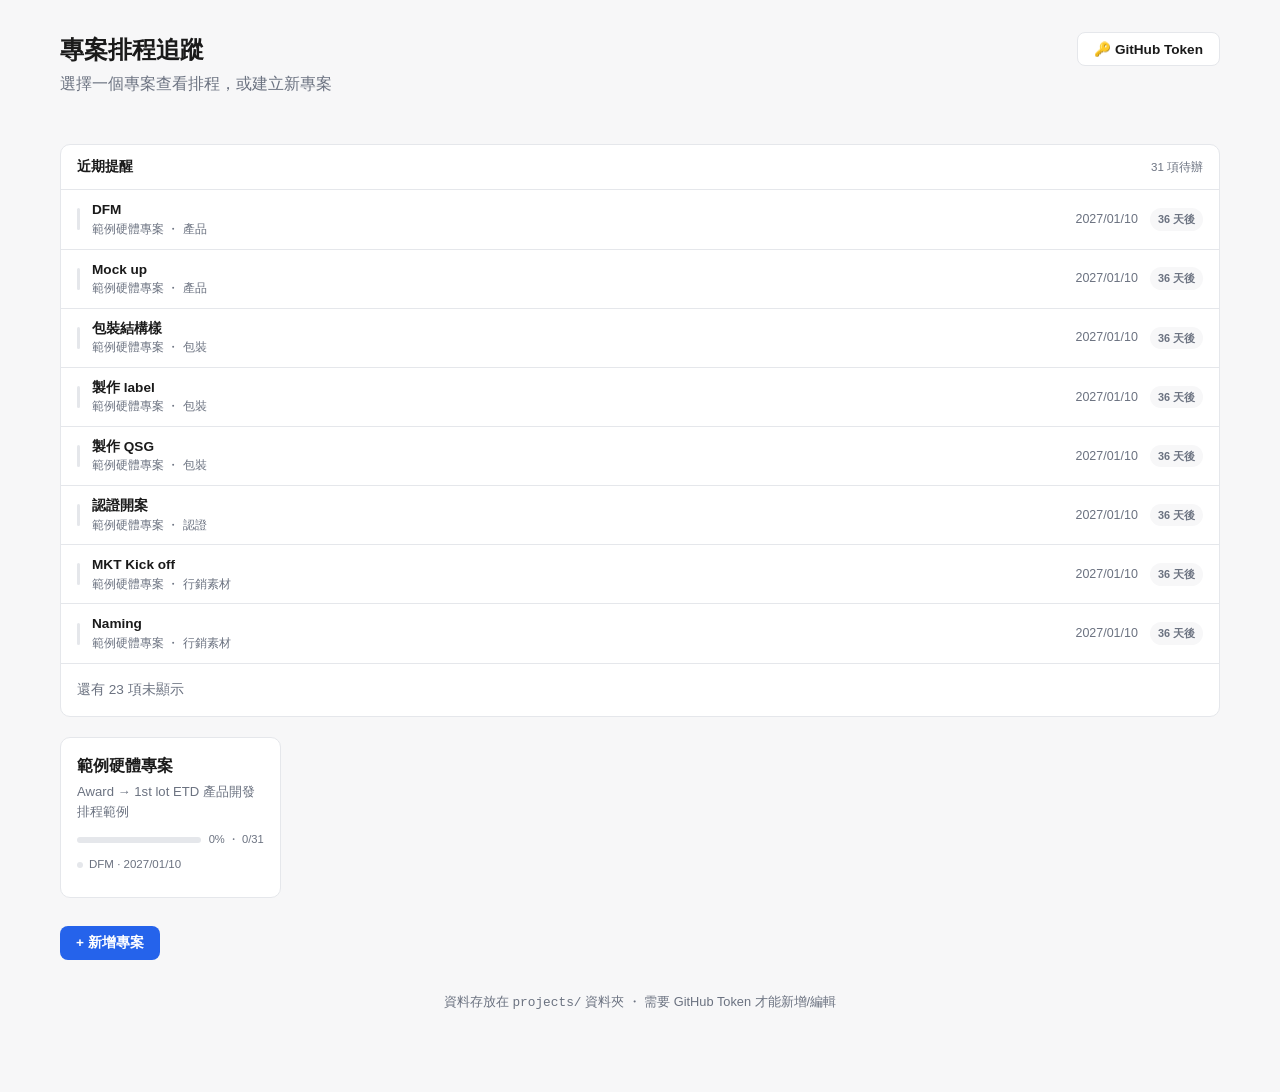
==== commit a2f69764: "Show the schedule on a real date axis instead of period columns Tasks now store actual start/end dat" ====
--- a/index.html
+++ b/index.html
@@ -48,6 +48,11 @@
           <input type="text" id="new-desc" placeholder="Award → 1st lot ETD 產品開發排程" />
         </label>
 
+        <label class="field-block">排程起始日期
+          <input type="date" id="new-start" />
+        </label>
+        <p class="hint" style="margin-top:-8px;">範本裡的任務會以這一天為起點展開。</p>
+
         <div class="field-block">選擇範本
           <div class="template-list" id="template-list"></div>
         </div>
--- a/styles.css
+++ b/styles.css
@@ -112,26 +112,41 @@
   border-bottom: 1px solid var(--border);
 }
 
-.period-row {
-  display: grid;
-  grid-template-columns: repeat(var(--n), 1fr);
-}
-
-.period-cell {
+/* 時間軸表頭：兩列。週刻度時上列是月份、下列是每週；月刻度時上列是年、下列是月。
+   欄寬用天數比例（不是等分），因為各月天數不同。 */
+
+.scale-groups,
+.scale-cols {
+  display: flex;
+}
+
+.scale-group {
+  font-size: 0.72rem;
+  font-weight: 700;
+  color: var(--muted);
+  padding: 4px 6px;
+  border-left: 1px solid var(--border);
+  white-space: nowrap;
+  overflow: hidden;
+  text-overflow: ellipsis;
+}
+
+.scale-group:first-child { border-left: none; }
+
+.scale-col {
   text-align: center;
+  font-size: 0.7rem;
+  color: var(--muted);
+  padding: 4px 2px;
+  border-left: 1px solid var(--border);
+  white-space: nowrap;
+  overflow: hidden;
+}
+
+.scale-col.current {
+  color: var(--today);
   font-weight: 700;
-  font-size: 0.8rem;
-  color: var(--muted);
-  padding: 10px 4px 4px;
-  border-left: 1px solid var(--border);
-}
-
-.period-cell .period-date {
-  display: block;
-  font-weight: 400;
-  font-size: 0.7rem;
-  margin-top: 2px;
-  min-height: 1em;
+  background: color-mix(in srgb, var(--today) 10%, transparent);
 }
 
 .marker-row {
@@ -151,8 +166,9 @@
 .marker.normal { top: 2px; }
 .marker.highlight { top: 22px; }
 
-.marker[data-edge="first"] { transform: translateX(0); }
-.marker[data-edge="last"] { transform: translateX(-100%); }
+/* 里程碑依日期定位，靠邊時改變對齊方式避免標籤被切掉 */
+.marker[data-align="start"] { transform: translateX(0); }
+.marker[data-align="end"] { transform: translateX(-100%); }
 
 .marker.highlight {
   background: var(--highlight-bg);
@@ -190,29 +206,56 @@
 .track-title[data-color="rust"] { color: var(--rust); }
 .track-title[data-color="olive"] { color: var(--olive); }
 
-.task-rows {
-  grid-column: 2;
+/* 圖表區：欄位分隔線與任務長條都用絕對定位，位置由日期比例決定 */
+
+.chart-col {
+  position: relative;
+}
+
+.col-lines {
+  position: absolute;
+  inset: 0;
+  pointer-events: none;
+}
+
+.col-line {
+  position: absolute;
+  top: 0;
+  bottom: 0;
+  width: 0;
+  border-left: 1px solid var(--border);
+}
+
+.track-rows {
+  position: relative;
   border-top: 1px solid var(--border);
 }
 
 .task-row {
-  display: grid;
-  grid-template-columns: repeat(var(--n), 1fr);
-  align-items: center;
-  min-height: 34px;
-  padding: 3px 0;
+  position: relative;
+  min-height: var(--row-h);
 }
 
 .task-bar {
-  margin: 0 3px;
+  position: absolute;
+  top: 4px;
+  bottom: 4px;
   border-radius: 6px;
-  padding: 4px 8px;
+  padding: 0 8px;
   font-size: 0.72rem;
   font-weight: 600;
   color: #fff;
   white-space: nowrap;
   overflow: hidden;
-  text-overflow: ellipsis;
+  min-width: 3px;
+}
+
+.task-bar.invalid {
+  background: var(--danger-wash) !important;
+  border: 1.5px dashed var(--danger);
+  color: var(--danger);
+  width: auto;
+  padding: 0 10px;
 }
 
 .task-bar[data-color="orange"] { background: var(--orange); }
@@ -832,7 +875,6 @@
 /* 任務長條內容 */
 
 .task-bar {
-  position: relative;
   display: flex;
   align-items: center;
 }
@@ -858,7 +900,39 @@
   min-width: 0;
   overflow: hidden;
   white-space: nowrap;
+}
+
+/* 標題是唯一可壓縮的部分，長條放不下時由它出現刪節號；
+   負責人、進度、基準線差異等徽章一律保持完整，不要被切成一半。
+   （標題若留成裸文字節點會變成匿名 flex item，無法套用 ellipsis。） */
+.bar-title {
+  min-width: 0;
+  overflow: hidden;
   text-overflow: ellipsis;
+  white-space: nowrap;
+}
+
+.bar-label > :not(.bar-title) { flex-shrink: 0; }
+
+/* 長條太窄放不下標籤時，整組標籤移到長條右側顯示 */
+.task-bar.label-outside { overflow: visible; }
+
+.task-bar.label-outside .bar-label {
+  position: absolute;
+  left: 100%;
+  margin-left: 6px;
+  color: var(--text);
+  max-width: none;
+  overflow: visible;
+}
+
+.task-bar.label-outside .bar-title { overflow: visible; }
+
+/* 移到外面之後，深色底的徽章要換成在頁面背景上也看得清楚的樣式 */
+.task-bar.label-outside .owner-chip,
+.task-bar.label-outside .delta-chip {
+  background: var(--border);
+  color: var(--text);
 }
 
 .owner-chip {
@@ -891,9 +965,10 @@
 /* 基準線幽靈條（D4） */
 
 .baseline-bar {
-  margin: 0 3px;
+  position: absolute;
+  top: 50%;
+  transform: translateY(-50%);
   height: 6px;
-  align-self: center;
   border-radius: 3px;
   border: 1px dashed var(--muted);
   background: repeating-linear-gradient(
@@ -1110,8 +1185,22 @@
   margin-top: 10px;
 }
 
-.card-progress .progress-bar { width: 100%; max-width: none; height: 6px; }
-.card-progress .progress-text { font-size: 0.7rem; white-space: nowrap; }
+/* 基礎 .progress-bar 有 flex-shrink: 0，若這裡再給 width: 100%，
+   進度條會吃掉整列又不肯收縮，把後面 nowrap 的百分比文字擠出卡片外。
+   改成可伸縮、由文字先取得所需寬度。 */
+.card-progress .progress-bar {
+  flex: 1 1 auto;
+  width: auto;
+  min-width: 0;
+  max-width: none;
+  height: 6px;
+}
+
+.card-progress .progress-text {
+  font-size: 0.7rem;
+  white-space: nowrap;
+  flex-shrink: 0;
+}
 
 .card-updated {
   margin-top: 8px;
@@ -1286,6 +1375,103 @@
   border: 1px solid var(--accent);
   border-radius: 999px;
   padding: 0 5px;
+}
+
+/* 刻度切換（週／月） */
+
+.scale-toggle {
+  display: inline-flex;
+  border: 1px solid var(--border);
+  border-radius: 8px;
+  overflow: hidden;
+  flex-shrink: 0;
+}
+
+.scale-toggle button {
+  border: none;
+  background: var(--card-bg);
+  color: var(--muted);
+  font-size: 0.8rem;
+  font-weight: 600;
+  padding: 8px 14px;
+  cursor: pointer;
+}
+
+.scale-toggle button + button { border-left: 1px solid var(--border); }
+
+.scale-toggle button.active {
+  background: var(--accent);
+  color: #fff;
+}
+
+/* 左上角的日期範圍標籤 */
+
+.gantt-corner {
+  display: flex;
+  align-items: flex-end;
+  padding: 0 8px 4px;
+  font-size: 0.66rem;
+  color: var(--muted);
+}
+
+/* 工期與整體區間 */
+
+.days-badge {
+  font-size: 0.7rem;
+  color: var(--muted);
+  white-space: nowrap;
+  flex-shrink: 0;
+  min-width: 42px;
+}
+
+.span-text {
+  font-size: 0.74rem;
+  color: var(--muted);
+}
+
+/* 里程碑編輯 */
+
+.marker-edit-list {
+  display: flex;
+  flex-direction: column;
+  gap: 6px;
+}
+
+.marker-row-edit {
+  display: flex;
+  align-items: center;
+  gap: 6px;
+  flex-wrap: wrap;
+}
+
+.marker-row-edit input[type="text"] {
+  flex: 1;
+  min-width: 120px;
+  padding: 6px 8px;
+  border-radius: 6px;
+  border: 1px solid var(--border);
+  background: var(--bg);
+  color: var(--text);
+  font-size: 0.82rem;
+}
+
+.marker-row-edit input[type="date"] {
+  padding: 6px 8px;
+  border-radius: 6px;
+  border: 1px solid var(--border);
+  background: var(--bg);
+  color: var(--text);
+  font-size: 0.82rem;
+}
+
+.task-edit-row input[type="date"] {
+  padding: 6px 6px;
+  border-radius: 6px;
+  border: 1px solid var(--border);
+  background: var(--bg);
+  color: var(--text);
+  font-size: 0.8rem;
+  flex-shrink: 0;
 }
 
 /* 讓對話框與批次工具在窄視窗仍可操作（完整 RWD 尚未實作） */
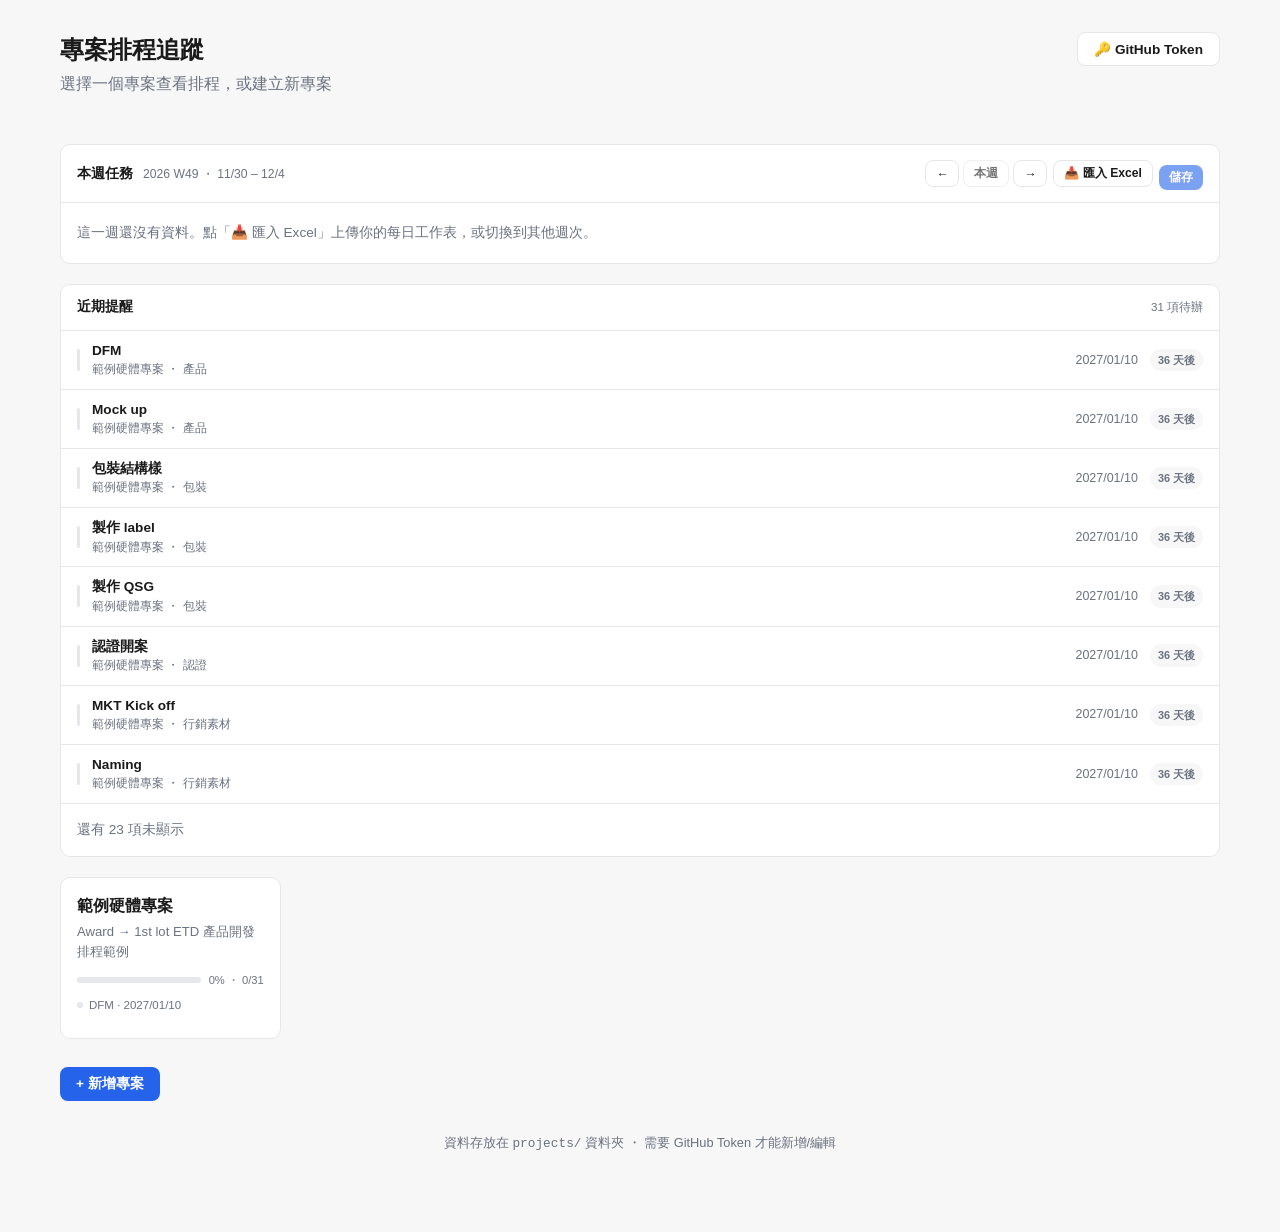
==== commit 46b1a2b3: "Add Daily Task weekly board to the dashboard Batch 1 of the daily-task feature: import from the exis" ====
--- a/index.html
+++ b/index.html
@@ -19,6 +19,8 @@
     </header>
 
     <div class="banner-slot no-print" id="banner-slot"></div>
+
+    <div id="daily-slot"></div>
 
     <div id="reminders-slot"></div>
 
@@ -64,9 +66,33 @@
     </div>
   </div>
 
+  <!-- Daily Task：匯入 Excel 的預覽 -->
+  <div class="modal-overlay no-print" id="dt-modal" style="display:none;">
+    <div class="modal">
+      <div class="modal-head">
+        <h3>匯入 Daily Task</h3>
+        <button class="btn-icon" id="dt-close">✕</button>
+      </div>
+      <div class="modal-body">
+        <p class="modal-hint">
+          上傳你的每日工作 Excel（例如 <code>Bill Schedule.xlsx</code>）。系統會讀取所有名稱像
+          <code>W33</code> 的工作表，依表頭文字自動對應欄位，因此各週欄位位置不同也沒關係。
+        </p>
+        <input type="file" id="dt-file-input" accept=".xlsx" />
+        <div class="dt-preview" id="dt-preview"></div>
+      </div>
+      <div class="modal-foot">
+        <button class="btn-secondary" id="dt-cancel">取消</button>
+        <button class="btn-primary" id="dt-confirm" disabled>確認匯入</button>
+      </div>
+    </div>
+  </div>
+
   <script src="utils.js"></script>
+  <script src="xlsx.js"></script>
   <script src="config.js"></script>
   <script src="templates.js"></script>
+  <script src="daily.js"></script>
   <script src="dashboard.js"></script>
 </body>
 </html>
--- a/styles.css
+++ b/styles.css
@@ -81,16 +81,16 @@
   min-width: 900px;
 }
 
-.marker-lines {
+/* 里程碑虛線與今天線的覆蓋層。只覆蓋圖表區（不含表頭），
+   所以垂直線不會穿過里程碑名稱、月份與週次刻度這些文字。 */
+.chart-overlay {
   position: absolute;
-  top: 0;
-  left: 170px;
-  right: 0;
-  bottom: 0;
+  inset: 0;
   pointer-events: none;
-}
-
-.marker-lines .marker-line {
+  z-index: 4;
+}
+
+.chart-overlay .marker-line {
   position: absolute;
   top: 0;
   bottom: 0;
@@ -98,7 +98,7 @@
   border-left: 1px dashed var(--border);
 }
 
-.marker-lines .marker-line.highlight {
+.chart-overlay .marker-line.highlight {
   border-left: 2px dashed var(--highlight-line);
 }
 
@@ -157,14 +157,30 @@
 .marker {
   position: absolute;
   transform: translateX(-50%);
+  display: flex;
+  flex-direction: column;
+  align-items: center;
+  line-height: 1.25;
   font-size: 0.72rem;
   font-weight: 600;
   color: var(--muted);
   white-space: nowrap;
 }
 
+.marker-label { font-weight: 700; }
+
+/* 日期是這裡的重點資訊，給它比名稱更明確的顏色 */
+.marker-date {
+  font-size: 0.68rem;
+  font-weight: 700;
+  color: var(--text);
+  opacity: 0.75;
+}
+
+/* 名稱＋日期變成兩行，所以分成三條車道：
+   一般里程碑 / 反白里程碑 / 今天旗標，避免互相重疊 */
 .marker.normal { top: 2px; }
-.marker.highlight { top: 22px; }
+.marker.highlight { top: 36px; }
 
 /* 里程碑依日期定位，靠邊時改變對齊方式避免標籤被切掉 */
 .marker[data-align="start"] { transform: translateX(0); }
@@ -631,6 +647,29 @@
 
 .task-edit-item {
   margin-bottom: 8px;
+  padding: 6px 8px;
+  border-radius: 8px;
+}
+
+/* 從甘特圖點長條跳過來時，短暫反白讓眼睛找得到位置 */
+.task-edit-item.flash {
+  animation: flash-item 1.8s ease-out;
+}
+
+@keyframes flash-item {
+  0%, 30% {
+    background: var(--soon-wash);
+    box-shadow: inset 0 0 0 2px var(--soon);
+  }
+  100% {
+    background: transparent;
+    box-shadow: none;
+  }
+}
+
+@media (prefers-reduced-motion: reduce) {
+  .task-edit-item.flash { animation-duration: 0.01s; }
+  .task-bar { transition: none; }
 }
 
 .subtask-details {
@@ -841,7 +880,7 @@
 
 /* 今天線（D1）。marker-row 加高分成三條車道：一般里程碑 / 反白里程碑 / 今天 */
 
-.marker-row { height: 62px; }
+.marker-row { height: 96px; }
 
 .today-line {
   position: absolute;
@@ -854,8 +893,7 @@
 
 .today-flag {
   position: absolute;
-  top: 42px;
-  left: 0;
+  top: 72px;
   transform: translateX(-50%);
   white-space: nowrap;
   font-size: 0.66rem;
@@ -877,6 +915,16 @@
 .task-bar {
   display: flex;
   align-items: center;
+  cursor: pointer; /* 點一下跳到編輯欄位 */
+}
+
+.task-bar:hover {
+  filter: brightness(1.08);
+}
+
+.task-bar:focus-visible {
+  outline: 2px solid var(--accent);
+  outline-offset: 2px;
 }
 
 .bar-fill {
@@ -1367,6 +1415,225 @@
 .import-table .row-bad { background: var(--danger-wash); }
 .import-table .row-warn { background: var(--soon-wash); }
 
+/* ============================================================
+   Daily Task 每週看板
+   ============================================================ */
+
+.daily-board {
+  background: var(--card-bg);
+  border: 1px solid var(--border);
+  border-radius: 10px;
+  margin-bottom: 20px;
+  overflow: hidden;
+}
+
+.daily-head {
+  display: flex;
+  align-items: center;
+  justify-content: space-between;
+  gap: 12px;
+  flex-wrap: wrap;
+  padding: 12px 16px;
+  border-bottom: 1px solid var(--border);
+}
+
+.daily-title {
+  display: flex;
+  align-items: baseline;
+  gap: 10px;
+  flex-wrap: wrap;
+}
+
+.daily-title h3 { margin: 0; font-size: 0.9rem; }
+
+.daily-week {
+  font-size: 0.76rem;
+  color: var(--muted);
+}
+
+.daily-actions {
+  display: flex;
+  align-items: center;
+  gap: 6px;
+  flex-wrap: wrap;
+}
+
+.dt-nav { display: flex; gap: 4px; }
+
+.daily-stats {
+  display: flex;
+  gap: 14px;
+  flex-wrap: wrap;
+  padding: 8px 16px;
+  border-bottom: 1px solid var(--border);
+  font-size: 0.74rem;
+  color: var(--muted);
+}
+
+.dt-stat.bad { color: var(--danger); font-weight: 700; }
+.dt-stat.soon { color: var(--soon); font-weight: 700; }
+
+.daily-empty {
+  padding: 20px 16px;
+  font-size: 0.85rem;
+  color: var(--muted);
+}
+
+.daily-grid-scroll { overflow-x: auto; }
+
+.daily-grid {
+  display: grid;
+  grid-template-columns: 84px repeat(5, minmax(150px, 1fr));
+  min-width: 800px;
+}
+
+.dg-corner { border-bottom: 1px solid var(--border); }
+
+.dg-day {
+  padding: 6px 8px;
+  font-size: 0.74rem;
+  font-weight: 700;
+  color: var(--muted);
+  text-align: center;
+  border-left: 1px solid var(--border);
+  border-bottom: 1px solid var(--border);
+}
+
+.dg-day.today {
+  color: var(--today);
+  background: color-mix(in srgb, var(--today) 12%, transparent);
+}
+
+.dg-cat {
+  padding: 8px;
+  font-size: 0.72rem;
+  font-weight: 700;
+  color: var(--muted);
+  border-top: 1px solid var(--border);
+  background: var(--bg);
+}
+
+.dg-cell {
+  padding: 5px;
+  border-left: 1px solid var(--border);
+  border-top: 1px solid var(--border);
+  display: flex;
+  flex-direction: column;
+  gap: 3px;
+  min-height: 34px;
+}
+
+.dg-cell.today { background: color-mix(in srgb, var(--today) 6%, transparent); }
+
+.dt-chip {
+  display: flex;
+  align-items: flex-start;
+  gap: 5px;
+  font-size: 0.72rem;
+  line-height: 1.3;
+  padding: 3px 5px;
+  border-radius: 5px;
+  background: var(--bg);
+  border: 1px solid var(--border);
+  cursor: pointer;
+}
+
+.dt-chip input {
+  margin: 1px 0 0;
+  flex-shrink: 0;
+  width: 13px;
+  height: 13px;
+}
+
+.dt-chip-text { min-width: 0; overflow-wrap: anywhere; }
+
+.dt-chip.done { opacity: 0.55; }
+.dt-chip.done .dt-chip-text { text-decoration: line-through; }
+
+.dt-chip.moved {
+  border-style: dashed;
+  border-color: var(--soon);
+}
+
+.dt-note-dot { color: var(--accent); flex-shrink: 0; }
+.dt-moved { color: var(--soon); flex-shrink: 0; }
+
+.dt-overdue {
+  padding: 10px 16px;
+  border-top: 1px solid var(--border);
+  font-size: 0.74rem;
+  color: var(--danger);
+  background: var(--danger-wash);
+  display: flex;
+  gap: 8px;
+  flex-wrap: wrap;
+  align-items: baseline;
+}
+
+.dt-od-item {
+  background: var(--card-bg);
+  border-radius: 999px;
+  padding: 2px 8px;
+  color: var(--text);
+}
+
+.dt-od-item em { color: var(--danger); font-style: normal; margin-left: 5px; }
+
+.dt-preview:not(:empty) { margin-top: 12px; }
+
+#dt-file-input {
+  display: block;
+  width: 100%;
+  padding: 8px;
+  border: 1px dashed var(--border);
+  border-radius: 8px;
+  background: var(--bg);
+  color: var(--text);
+  font-size: 0.82rem;
+}
+
+@media (max-width: 640px) {
+  .daily-grid { grid-template-columns: 68px repeat(5, minmax(130px, 1fr)); }
+}
+
+/* Excel 範本上傳 */
+
+.upload-file {
+  font-size: 0.82rem;
+  padding-bottom: 10px;
+  margin-bottom: 10px;
+  border-bottom: 1px solid var(--border);
+}
+
+.upload-mode {
+  border: 1px solid var(--border);
+  border-radius: 8px;
+  padding: 10px 12px;
+  margin: 12px 0;
+}
+
+.upload-mode legend {
+  font-size: 0.78rem;
+  color: var(--muted);
+  padding: 0 6px;
+}
+
+.radio-line {
+  display: flex;
+  align-items: flex-start;
+  gap: 8px;
+  font-size: 0.8rem;
+  padding: 4px 0;
+  cursor: pointer;
+}
+
+.radio-line input { margin-top: 3px; flex-shrink: 0; }
+
+.preview-title {
+  font-size: 0.8rem;
+  margin: 14px 0 6px;
+}
+
 .tag-new {
   margin-left: 5px;
   font-size: 0.64rem;
